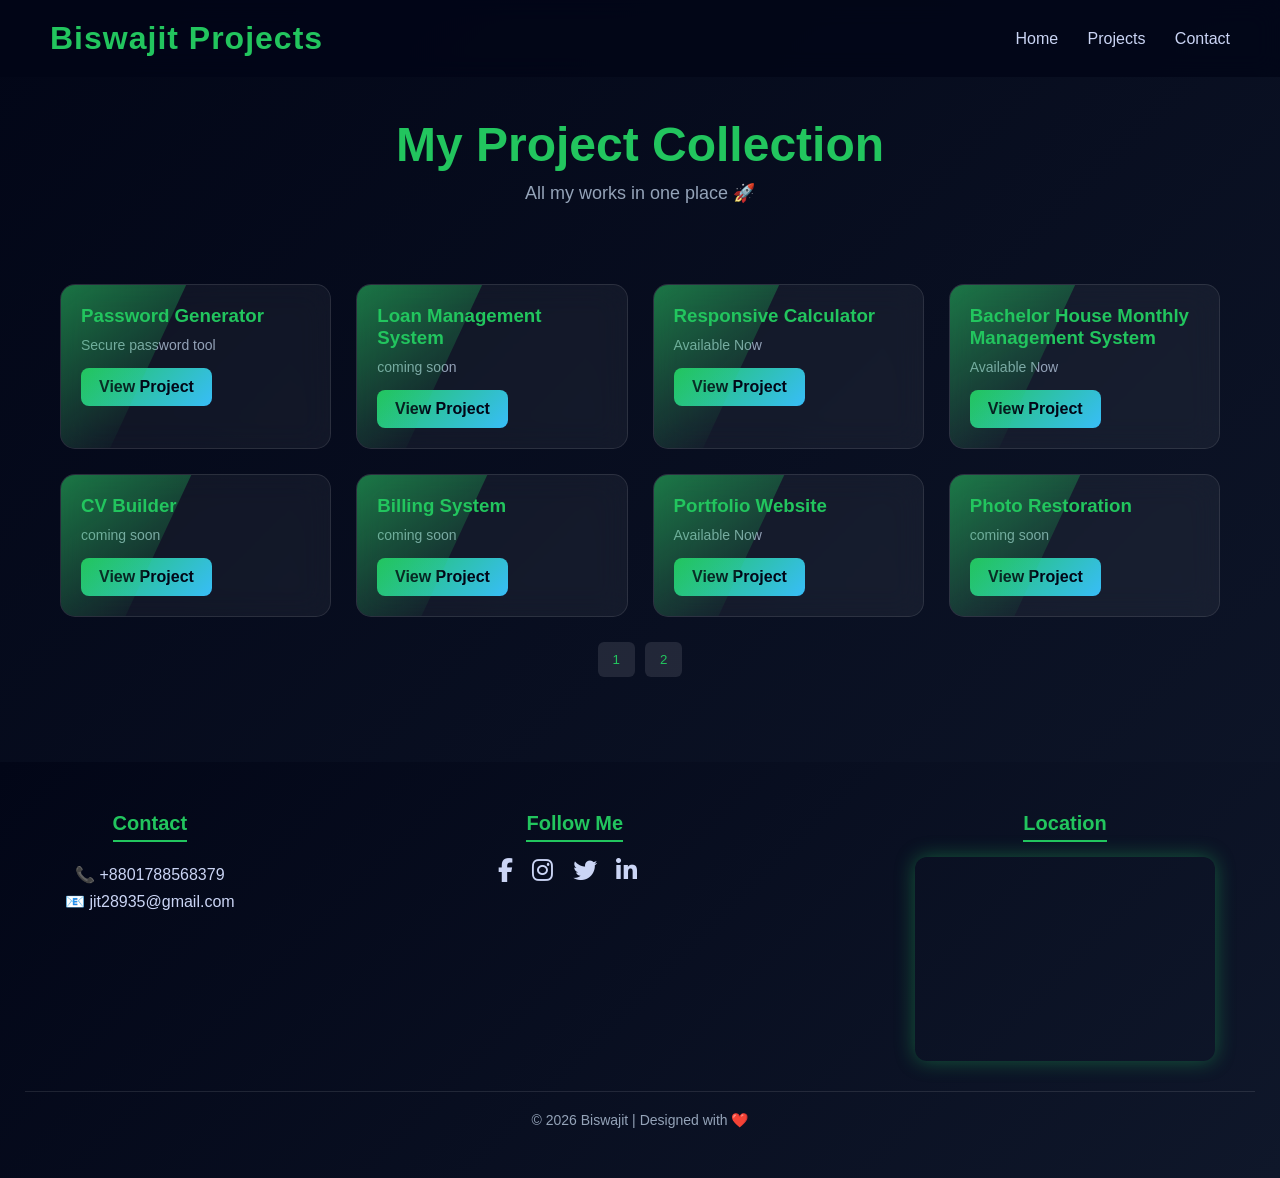
==== index.html @ 47c85fd4 "All File Uploade" ====
<!DOCTYPE html>
<html lang="en">
<head>
<meta charset="UTF-8">
<meta name="viewport" content="width=device-width, initial-scale=1.0">
<title>My Projects</title>
<link rel="stylesheet" href="https://cdnjs.cloudflare.com/ajax/libs/font-awesome/6.5.0/css/all.min.css">
<link rel="stylesheet" href="style.css">
</head>

<body>
  <!-- Preloader -->
  <div id="preloader">
    <div class="loader"></div>
    <p>Loading...</p>
  </div>
<!-- Navbar -->
<div class="navbar">
    <h1>Biswajit Projects</h1>
    <div>
        <a href="index.html">Home</a>
        <a href="#">Projects</a>
        <a href="#contact">Contact</a>
    </div>
</div>

<!-- Hero -->
<div class="hero">
    <h2>My Project Collection</h2>
    <p>All my works in one place 🚀</p>
</div>

<!-- Projects -->
<div class="projects">
    <div id="project-grid" class="project-grid"></div>
    <div class="pagination">
        <button onclick="changePage(1)">1</button>
        <button onclick="changePage(2)">2</button>
        <button onclick="changePage(3)">3</button>
    </div>
</div>
<!-- Footer -->
<footer class="footer" id="contact">
  <div class="footer-container">

    <!-- Contact Info -->
    <div class="footer-col">
      <h4>Contact</h4>
      <ul>
        <li><a href="tel:+8801788568379">📞 +8801788568379</a></li>
        <li><a href="mailto:jit28935@gmail.com">📧 jit28935@gmail.com</a></li>
      </ul>
    </div>

    <!-- Social Links -->
    <div class="footer-col">
      <h4>Follow Me</h4>
      <div class="social-links">
        <a href="https://web.facebook.com/biswajit68379" target="_blank"><i class="fab fa-facebook-f"></i></a>
        <a href="https://www.instagram.com/biswajit_8379/" target="_blank"><i class="fab fa-instagram"></i></a>
        <a href="https://twitter.com/biswajit_8379" target="_blank"><i class="fab fa-twitter"></i></a>
        <a href="https://www.linkedin.com/in/biswajit-8379" target="_blank"><i class="fab fa-linkedin-in"></i></a>
      </div>
    </div>

    <!-- Map -->
    <div class="footer-col">
      <h4>Location</h4>
      <div class="map-container">
        <iframe 
          src="https://www.google.com/maps/embed?pb=!1m17!1m12!1m3!1d724.6983458047108!2d90.09018251097488!3d22.383224166553877!2m3!1f0!2f0!3f0!3m2!1i1024!2i768!4f13.1!3m2!1m1!2s!5e1!3m2!1sen!2sbd!4v1760201868854!5m2!1sen!2sbd" 
          width="100%" height="200" style="border:0; border-radius: 10px;" allowfullscreen="" loading="lazy">
        </iframe>
      </div>
    </div>

  </div>

  <!-- Footer Bottom -->
  <div class="footer-bottom">
    <p>© 2026 Biswajit | Designed with ❤️</p>
  </div>
</footer>



<script src="script.js"></script>

</body>
</html>
---- style.css ----
* {
    margin: 0;
    padding: 0;
    box-sizing: border-box;
}

body {
    font-family: 'Segoe UI', sans-serif;
    background: linear-gradient(135deg, #020617, #0f172a);
    color: #e2e8f0;
}
/* Preloader */
#preloader {
  position: fixed;
  top: 0; left: 0;
  width: 100%; height: 100%;
  background: #020617;
  display: flex;
  flex-direction: column;
  justify-content: center;
  align-items: center;
  z-index: 9999;
  color: #22c55e;
  font-size: 20px;
}

.loader {
  border: 6px solid #1e293b;
  border-top: 6px solid #22c55e;
  border-radius: 50%;
  width: 60px; height: 60px;
  animation: spin 1s linear infinite;
  margin-bottom: 15px;
}


/* Navbar */
.navbar {
    display: flex;
    justify-content: space-between;
    align-items: center;
    padding: 20px 50px;
    background: rgba(2,6,23,0.8);
    backdrop-filter: blur(12px);
    position: sticky;
    top: 0;
    z-index: 1000;
}

.navbar h1 {
    color: #22c55e;
    font-weight: bold;
    letter-spacing: 1px;
}

.navbar a {
    color: #cbd5f5;
    text-decoration: none;
    margin-left: 25px;
    transition: 0.3s;
}

.navbar a:hover {
    color: #22c55e;
    text-shadow: 0 0 10px #22c55e;
}

/* Hero */
.hero {
    text-align: center;
    padding: 40px 20px;
}

.gradient-text {
    font-size: 100px;
    background: linear-gradient(135deg, #020617, #0f172a);
    font-weight: bold;
}
.hero h2 {
    font-size: 48px;
     color: #22c55e;
    font-weight: bold;
}
.hero p {
    color: #94a3b8;
    margin-top: 10px;
    font-size: 18px;
}

/* Projects */
.projects {
    padding: 40px 60px;
}

.project-grid {
    display: grid;
    grid-template-columns: repeat(auto-fit, minmax(260px, 1fr));
    gap: 25px;
}

/* Card */
.card {
    background: rgba(255,255,255,0.05);
    border-radius: 15px;
    padding: 20px;
    backdrop-filter: blur(15px);
    border: 1px solid rgba(255,255,255,0.1);
    transition: all 0.4s ease;
    position: relative;
    overflow: hidden;
}
.card::before {
    content: "";
    position: absolute;
    width: 200%;
    height: 200%;
    background: linear-gradient(120deg, transparent, #22c55e, transparent);
    transform: rotate(25deg);
    top: -150%;
    left: -150%;
    transition: 0.5s;
}
.card:hover::before {
    top: 100%;
    left: 100%;
}
.card:hover {
    transform: translateY(-8px) scale(1.03);
    box-shadow: 0 10px 30px rgba(34,197,94,0.3);
}

.card h3 {
    margin-bottom: 10px;
    color: #22c55e;
}

.card p {
    color: #94a3b8;
    font-size: 14px;
}
.hidden {
    display: none;
}

/* Button */
.btn {
    display: inline-block;
    margin-top: 15px;
    padding: 10px 18px;
    background: linear-gradient(135deg, #22c55e, #38bdf8);
    color: #020617;
    border-radius: 8px;
    text-decoration: none;
    font-weight: bold;
    transition: 0.3s;
}

.btn:hover {
    transform: scale(1.05);
    box-shadow: 0 0 15px #22c55e;
}

/* Footer */
.footer {
    text-align: center;
    padding: 25px;
    margin-top: 40px;
    background: rgba(2,6,23,0.8);
    backdrop-filter: blur(10px);
    color: #94a3b8;
}
.pagination {
    text-align: center;
    margin-top: 20px;
}

.pagination button {
    background: rgba(255,255,255,0.1);
    border: none;
    color: #22c55e;
    padding: 10px 15px;
    margin: 5px;
    border-radius: 6px;
    cursor: pointer;
    transition: 0.3s;
}

.pagination button:hover {
    background: #22c55e;
    color: #020617;
    box-shadow: 0 0 10px #22c55e;
}

.footer {
  background: linear-gradient(135deg, #020617, #0f172a);
  backdrop-filter: blur(15px);
  color: #e2e8f0;
  padding: 50px 25px;
  margin-top: 40px;
  
}

.footer-container {
  display: flex;
  flex-wrap: wrap;
  justify-content: space-between;
  gap: 20px;
  margin: 0 40px;
}

.footer-col h4 {
  margin-bottom: 15px;
  color: #22c55e;
  font-size: 20px;
  font-weight: bold;
  border-bottom: 2px solid #22c55e;
  display: inline-block;
  padding-bottom: 5px;
}

.footer-col ul {
  list-style: none;
}

.footer-col ul li {
  margin: 8px 0;
}

.footer-col ul li a {
  color: #cbd5f5;
  text-decoration: none;
  transition: 0.3s;
}

.footer-col ul li a:hover {
  color: #22c55e;
  text-shadow: 0 0 10px #22c55e;
}

/* Social Links */
.social-links a {
  display: inline-block;
  margin-right: 15px;
  font-size: 24px;
  color: #cbd5f5;
  transition: 0.4s ease;
}

.social-links a:hover {
  color: #22c55e;
  transform: scale(1.3) rotate(8deg);
  text-shadow: 0 0 12px #22c55e;
}

/* Map */
.map-container {
  border-radius: 12px;
  overflow: hidden;
  box-shadow: 0 0 20px rgba(34,197,94,0.4);
}

/* Footer Bottom */
.footer-bottom {
  text-align: center;
  margin-top: 30px;
  padding-top: 20px;
  border-top: 1px solid rgba(255,255,255,0.1);
  color: #94a3b8;
  font-size: 14px;
}
@keyframes spin {
  100% { transform: rotate(360deg); }
}

/* Hide main content initially */
.main-content {
  display: none;
}

/* Responsive */
@media (max-width: 480px) {
    .navbar{
        padding: 20px 15px;
    }
  .navbar h1 {
    font-size: 36px;
    
  }
  .navbar a {
    font-size: 20px;
    margin-left: 9px;
  }
  .hero {
    padding: 20px 10px;
  }
  .hero h2 {
    font-size: 28px;
  }
  .hero p {
    font-size: 16px;
  }

  .pagination button {
    padding: 6px 10px;
    font-size: 14px;
  }
  .footer-container {
    flex-direction: column;
    align-items: center;
    text-align: center;
    
  }
  #contact.footer{
    padding: 10px 10px;
  }
}
/* Responsive */
@media(max-width:768px){
    .navbar {
        flex-direction: column;
        align-items: center;
    }
    .gradient-text {
        font-size: 32px;
    }
}
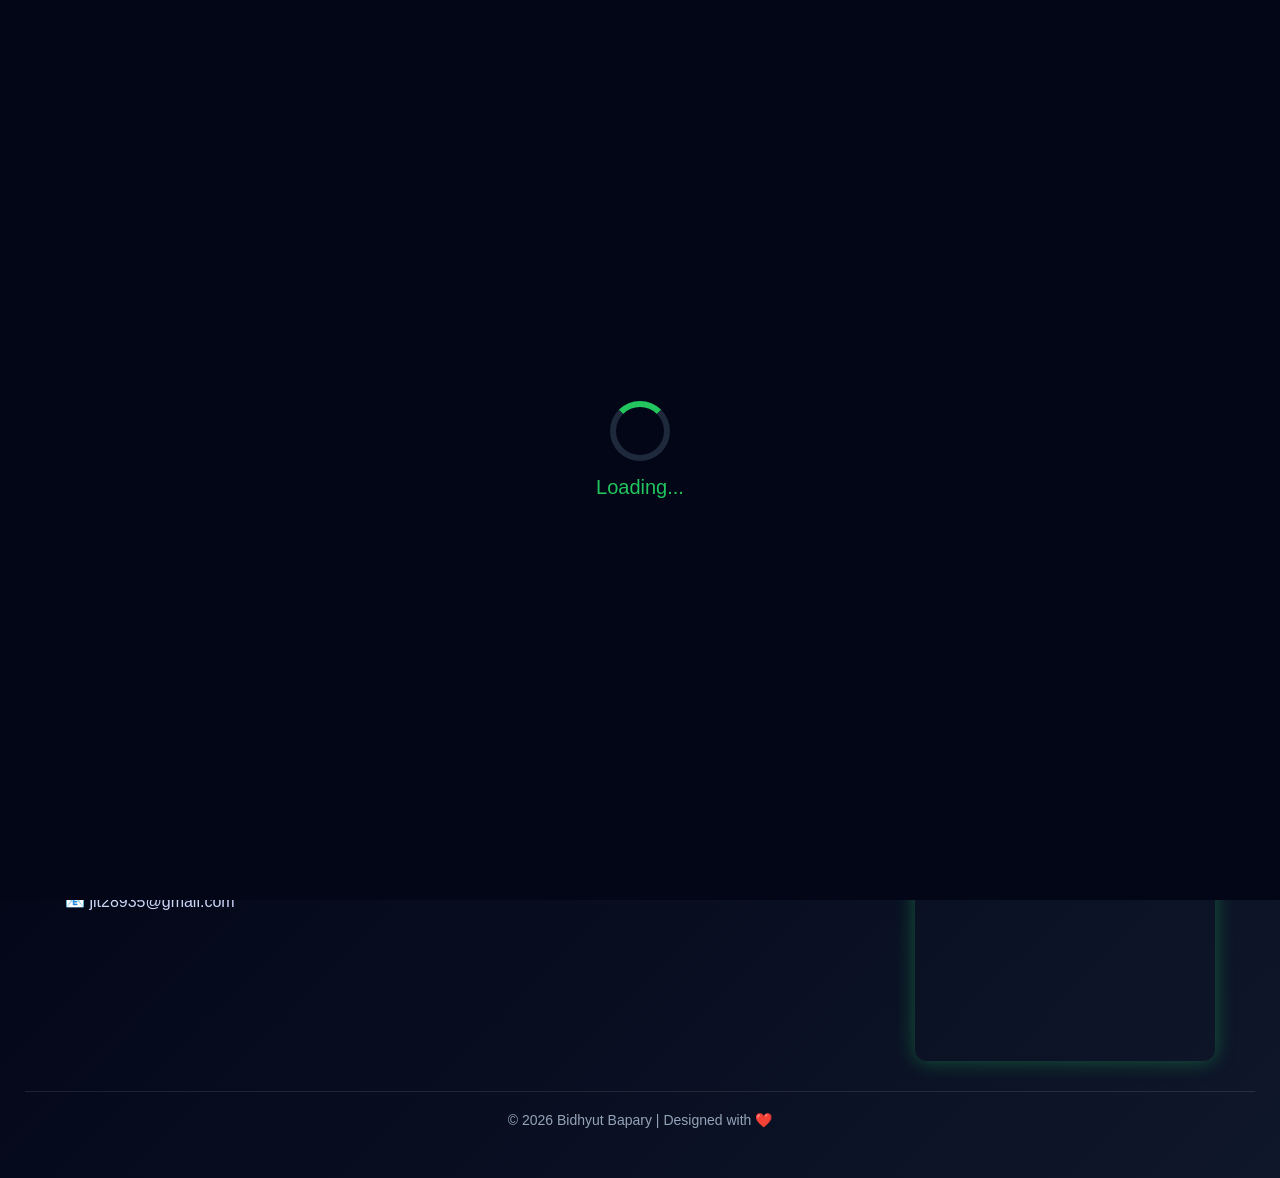
==== commit b4e5094c: "Update README.md with project details" ====
--- a/index.html
+++ b/index.html
@@ -16,7 +16,7 @@
   </div>
 <!-- Navbar -->
 <div class="navbar">
-    <h1>Biswajit Projects</h1>
+    <h1>Portfolio Projects</h1>
     <div>
         <a href="index.html">Home</a>
         <a href="#">Projects</a>
@@ -26,7 +26,7 @@
 
 <!-- Hero -->
 <div class="hero">
-    <h2>My Project Collection</h2>
+    <h2>Project Collection</h2>
     <p>All my works in one place 🚀</p>
 </div>
 
@@ -78,7 +78,7 @@
 
   <!-- Footer Bottom -->
   <div class="footer-bottom">
-    <p>© 2026 Biswajit | Designed with ❤️</p>
+    <p>© 2026 Bidhyut Bapary | Designed with ❤️</p>
   </div>
 </footer>
 
--- a/style.css
+++ b/style.css
@@ -34,7 +34,6 @@
   margin-bottom: 15px;
 }
 
-
 /* Navbar */
 .navbar {
     display: flex;
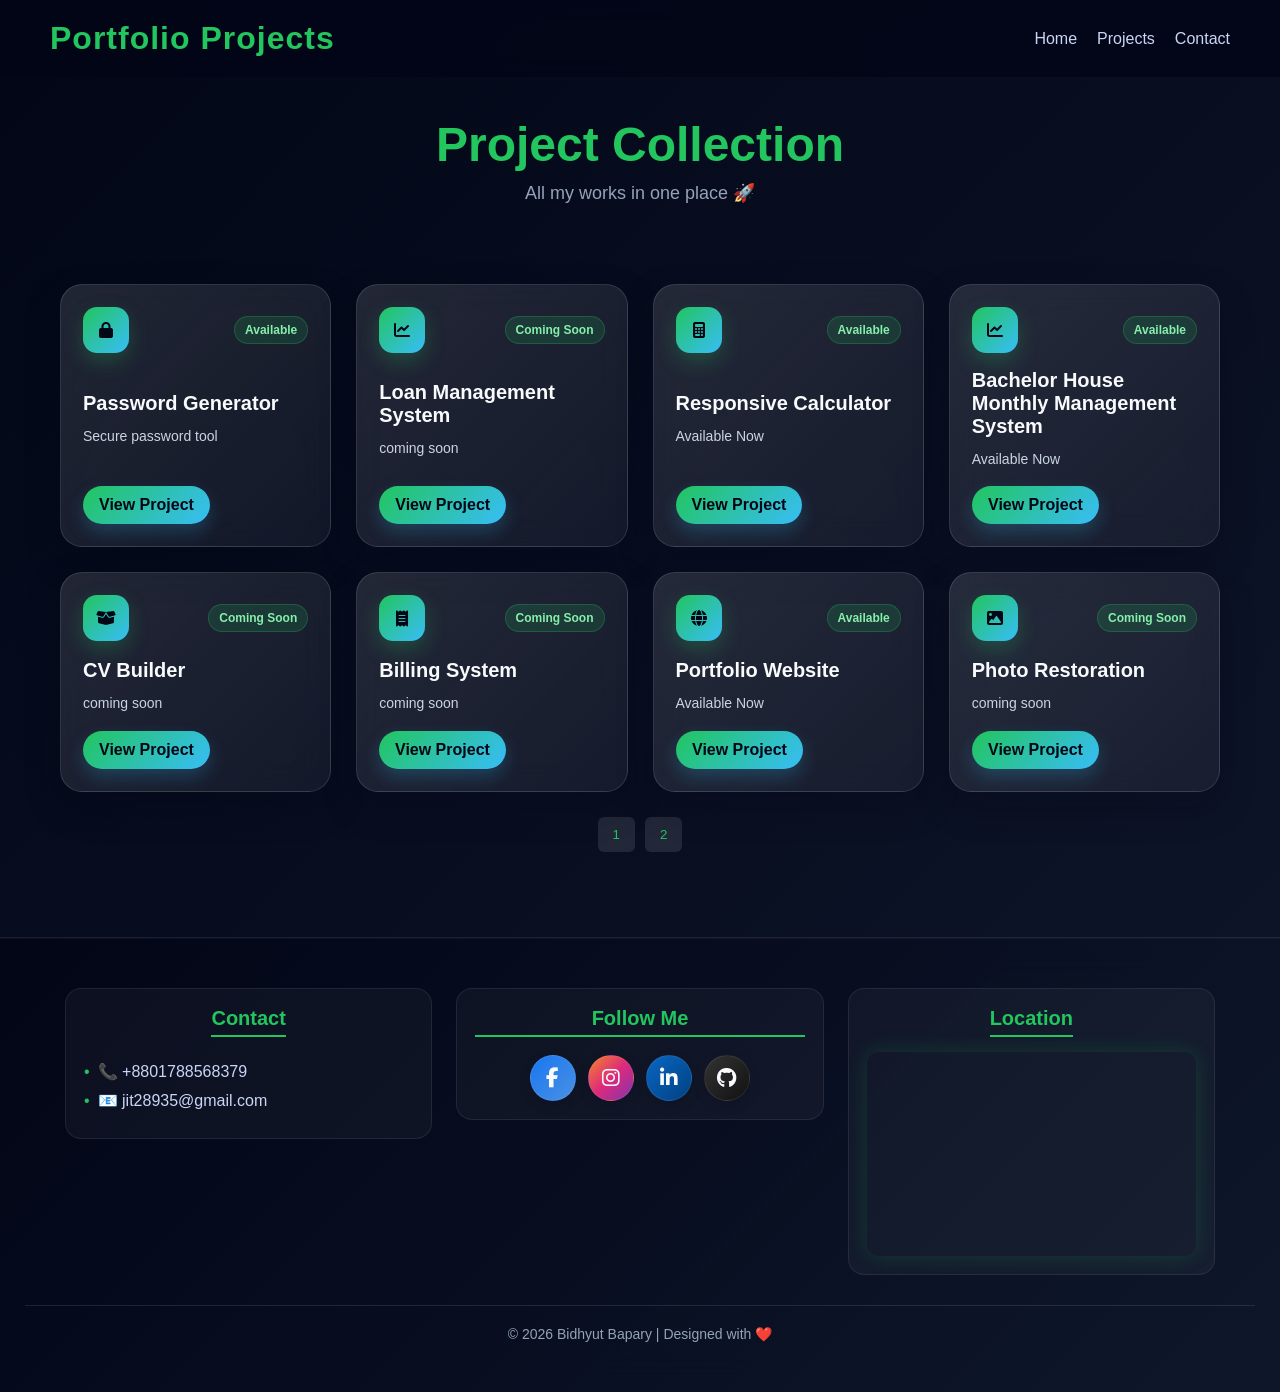
==== commit 70f77c92: "Update README, index.html, script.js, style.css and add coming_soon folder" ====
--- a/index.html
+++ b/index.html
@@ -3,6 +3,7 @@
 <head>
 <meta charset="UTF-8">
 <meta name="viewport" content="width=device-width, initial-scale=1.0">
+<meta http-equiv="refresh" content="100">
 <title>My Projects</title>
 <link rel="stylesheet" href="https://cdnjs.cloudflare.com/ajax/libs/font-awesome/6.5.0/css/all.min.css">
 <link rel="stylesheet" href="style.css">
@@ -17,7 +18,12 @@
 <!-- Navbar -->
 <div class="navbar">
     <h1>Portfolio Projects</h1>
-    <div>
+    <button class="menu-toggle" aria-label="Toggle navigation">
+        <span></span>
+        <span></span>
+        <span></span>
+    </button>
+    <div class="nav-links">
         <a href="index.html">Home</a>
         <a href="#">Projects</a>
         <a href="#contact">Contact</a>
@@ -53,13 +59,13 @@
     </div>
 
     <!-- Social Links -->
-    <div class="footer-col">
+    <div class="footer-col social-col">
       <h4>Follow Me</h4>
       <div class="social-links">
-        <a href="https://web.facebook.com/biswajit68379" target="_blank"><i class="fab fa-facebook-f"></i></a>
-        <a href="https://www.instagram.com/biswajit_8379/" target="_blank"><i class="fab fa-instagram"></i></a>
-        <a href="https://twitter.com/biswajit_8379" target="_blank"><i class="fab fa-twitter"></i></a>
-        <a href="https://www.linkedin.com/in/biswajit-8379" target="_blank"><i class="fab fa-linkedin-in"></i></a>
+        <a href="https://web.facebook.com/biswajit68379" target="_blank" rel="noopener noreferrer" title="Facebook"><i class="fab fa-facebook-f"></i></a>
+        <a href="https://www.instagram.com/biswajit_8379/" target="_blank" rel="noopener noreferrer" title="Instagram"><i class="fab fa-instagram"></i></a>
+        <a href="https://www.linkedin.com/in/biswajit-8379" target="_blank" rel="noopener noreferrer" title="LinkedIn"><i class="fab fa-linkedin-in"></i></a>
+        <a href="https://github.com/bidhyut-bapary" target="_blank" rel="noopener noreferrer" title="GitHub"><i class="fab fa-github"></i></a>
       </div>
     </div>
 
--- a/style.css
+++ b/style.css
@@ -53,16 +53,53 @@
     letter-spacing: 1px;
 }
 
+.nav-links {
+    display: flex;
+    align-items: center;
+    gap: 20px;
+}
+
 .navbar a {
     color: #cbd5f5;
     text-decoration: none;
-    margin-left: 25px;
     transition: 0.3s;
 }
 
 .navbar a:hover {
     color: #22c55e;
     text-shadow: 0 0 10px #22c55e;
+}
+
+.menu-toggle {
+    display: none;
+    flex-direction: column;
+    justify-content: center;
+    gap: 4px;
+    background: transparent;
+    border: none;
+    cursor: pointer;
+    padding: 6px;
+    transition: 0.3s ease;
+}
+
+.menu-toggle span {
+    width: 24px;
+    height: 2px;
+    background: #22c55e;
+    border-radius: 2px;
+    transition: all 0.3s ease;
+}
+
+.menu-toggle.active span:nth-child(1) {
+    transform: rotate(45deg) translate(5px, 5px);
+}
+
+.menu-toggle.active span:nth-child(2) {
+    opacity: 0;
+}
+
+.menu-toggle.active span:nth-child(3) {
+    transform: rotate(-45deg) translate(5px, -5px);
 }
 
 /* Hero */
@@ -100,43 +137,79 @@
 
 /* Card */
 .card {
-    background: rgba(255,255,255,0.05);
-    border-radius: 15px;
-    padding: 20px;
-    backdrop-filter: blur(15px);
-    border: 1px solid rgba(255,255,255,0.1);
-    transition: all 0.4s ease;
+    background: linear-gradient(135deg, rgba(255,255,255,0.12), rgba(255,255,255,0.05));
+    border-radius: 22px;
+    padding: 22px;
+    backdrop-filter: blur(16px);
+    border: 1px solid rgba(255,255,255,0.12);
+    box-shadow: 0 15px 35px rgba(2,6,23,0.28);
+    transition: all 0.35s ease;
     position: relative;
     overflow: hidden;
+    display: flex;
+    flex-direction: column;
+    justify-content: space-between;
+    min-height: 220px;
 }
 .card::before {
     content: "";
     position: absolute;
-    width: 200%;
-    height: 200%;
-    background: linear-gradient(120deg, transparent, #22c55e, transparent);
+    width: 180%;
+    height: 180%;
+    background: linear-gradient(120deg, transparent, rgba(34,197,94,0.25), transparent);
     transform: rotate(25deg);
-    top: -150%;
-    left: -150%;
-    transition: 0.5s;
+    top: -160%;
+    left: -160%;
+    transition: 0.6s ease;
 }
 .card:hover::before {
-    top: 100%;
-    left: 100%;
+    top: 120%;
+    left: 120%;
 }
 .card:hover {
-    transform: translateY(-8px) scale(1.03);
-    box-shadow: 0 10px 30px rgba(34,197,94,0.3);
+    transform: translateY(-7px);
+    box-shadow: 0 18px 40px rgba(34,197,94,0.24);
+    border-color: rgba(34,197,94,0.35);
+}
+
+.card-top {
+    display: flex;
+    justify-content: space-between;
+    align-items: center;
+    margin-bottom: 16px;
+}
+
+.card-icon {
+    width: 46px;
+    height: 46px;
+    border-radius: 14px;
+    display: grid;
+    place-items: center;
+    background: linear-gradient(135deg, #22c55e, #38bdf8);
+    color: #020617;
+    box-shadow: 0 8px 20px rgba(34,197,94,0.25);
+}
+
+.card-badge {
+    padding: 6px 10px;
+    border-radius: 999px;
+    font-size: 12px;
+    font-weight: 600;
+    background: rgba(34,197,94,0.15);
+    color: #86efac;
+    border: 1px solid rgba(34,197,94,0.25);
 }
 
 .card h3 {
     margin-bottom: 10px;
-    color: #22c55e;
+    color: #f8fafc;
+    font-size: 20px;
 }
 
 .card p {
-    color: #94a3b8;
+    color: #cbd5e1;
     font-size: 14px;
+    line-height: 1.6;
 }
 .hidden {
     display: none;
@@ -145,19 +218,21 @@
 /* Button */
 .btn {
     display: inline-block;
-    margin-top: 15px;
-    padding: 10px 18px;
+    margin-top: 16px;
+    padding: 10px 16px;
     background: linear-gradient(135deg, #22c55e, #38bdf8);
     color: #020617;
-    border-radius: 8px;
+    border-radius: 999px;
     text-decoration: none;
     font-weight: bold;
     transition: 0.3s;
+    align-self: flex-start;
+    box-shadow: 0 8px 18px rgba(56,189,248,0.22);
 }
 
 .btn:hover {
-    transform: scale(1.05);
-    box-shadow: 0 0 15px #22c55e;
+    transform: translateY(-2px) scale(1.03);
+    box-shadow: 0 10px 22px rgba(34,197,94,0.25);
 }
 
 /* Footer */
@@ -192,20 +267,53 @@
 }
 
 .footer {
-  background: linear-gradient(135deg, #020617, #0f172a);
-  backdrop-filter: blur(15px);
+  background: linear-gradient(135deg, rgba(2,6,23,0.95), rgba(15,23,42,0.95));
+  backdrop-filter: blur(18px);
   color: #e2e8f0;
   padding: 50px 25px;
   margin-top: 40px;
-  
+  border-top: 1px solid rgba(255,255,255,0.08);
+  box-shadow: inset 0 1px 0 rgba(255,255,255,0.04);
 }
 
 .footer-container {
   display: flex;
   flex-wrap: wrap;
   justify-content: space-between;
-  gap: 20px;
+  gap: 24px;
   margin: 0 40px;
+  align-items: flex-start;
+}
+
+.footer-col {
+  flex: 1;
+  min-width: 220px;
+  padding: 18px;
+  border-radius: 16px;
+  background: rgba(255,255,255,0.04);
+  border: 1px solid rgba(255,255,255,0.08);
+  transition: all 0.3s ease;
+  position: relative;
+  overflow: hidden;
+}
+
+.footer-col::before {
+  content: "";
+  position: absolute;
+  inset: 0;
+  background: linear-gradient(135deg, rgba(34,197,94,0.08), transparent);
+  opacity: 0;
+  transition: opacity 0.3s ease;
+}
+
+.footer-col:hover {
+  transform: translateY(-4px);
+  border-color: rgba(34,197,94,0.25);
+  box-shadow: 0 12px 28px rgba(34,197,94,0.12);
+}
+
+.footer-col:hover::before {
+  opacity: 1;
 }
 
 .footer-col h4 {
@@ -216,6 +324,8 @@
   border-bottom: 2px solid #22c55e;
   display: inline-block;
   padding-bottom: 5px;
+  position: relative;
+  z-index: 1;
 }
 
 .footer-col ul {
@@ -223,40 +333,104 @@
 }
 
 .footer-col ul li {
-  margin: 8px 0;
+  margin: 10px 0;
+  display: flex;
+  align-items: center;
+  gap: 8px;
+}
+
+.footer-col ul li::before {
+  content: "•";
+  color: #22c55e;
+  font-size: 16px;
 }
 
 .footer-col ul li a {
   color: #cbd5f5;
   text-decoration: none;
-  transition: 0.3s;
+  transition: all 0.3s ease;
+  display: inline-flex;
+  align-items: center;
+  gap: 8px;
 }
 
 .footer-col ul li a:hover {
   color: #22c55e;
+  transform: translateX(4px);
   text-shadow: 0 0 10px #22c55e;
 }
 
 /* Social Links */
+.social-links {
+  display: flex;
+  flex-wrap: wrap;
+  justify-content: center;
+  gap: 12px;
+}
+
 .social-links a {
-  display: inline-block;
-  margin-right: 15px;
-  font-size: 24px;
-  color: #cbd5f5;
-  transition: 0.4s ease;
+  display: inline-flex;
+  align-items: center;
+  justify-content: center;
+  width: 46px;
+  height: 46px;
+  border-radius: 50%;
+  font-size: 20px;
+  color: #f8fafc;
+  background: rgba(255,255,255,0.05);
+  border: 1px solid rgba(255,255,255,0.08);
+  transition: all 0.3s ease;
+  text-decoration: none;
+  box-shadow: 0 4px 12px rgba(2,6,23,0.18);
+  position: relative;
+  z-index: 2;
+  pointer-events: auto;
 }
 
 .social-links a:hover {
-  color: #22c55e;
-  transform: scale(1.3) rotate(8deg);
-  text-shadow: 0 0 12px #22c55e;
+  transform: translateY(-3px) scale(1.08);
+  box-shadow: 0 8px 20px rgba(34,197,94,0.25);
+}
+
+.social-col {
+  text-align: center;
+}
+
+.social-col h4 {
+  display: block;
+  text-align: center;
+  margin-bottom: 18px;
+}
+
+.social-links a[href*="facebook"] {
+  background: linear-gradient(135deg, #1877f2, #4a90e2);
+}
+
+.social-links a[href*="instagram"] {
+  background: linear-gradient(135deg, #f58529, #dd2a7b, #8134af);
+}
+
+.social-links a[href*="twitter"] {
+  background: linear-gradient(135deg, #1da1f2, #0d8bd9);
+}
+
+.social-links a[href*="linkedin"] {
+  background: linear-gradient(135deg, #0a66c2, #004182);
+}
+
+.social-links a[href*="github"] {
+  background: linear-gradient(135deg, #333, #111);
+}
+
+.social-links a[href*="youtube"] {
+  background: linear-gradient(135deg, #ff0000, #c50000);
 }
 
 /* Map */
 .map-container {
   border-radius: 12px;
   overflow: hidden;
-  box-shadow: 0 0 20px rgba(34,197,94,0.4);
+  box-shadow: 0 0 20px rgba(34,197,94,0.2);
 }
 
 /* Footer Bottom */
@@ -272,54 +446,119 @@
   100% { transform: rotate(360deg); }
 }
 
+@keyframes slideDown {
+  from {
+    opacity: 0;
+    transform: translateY(-10px);
+  }
+  to {
+    opacity: 1;
+    transform: translateY(0);
+  }
+}
+
 /* Hide main content initially */
 .main-content {
   display: none;
 }
 
 /* Responsive */
+@media (max-width: 768px) {
+    .navbar {
+        padding: 16px 20px;
+        flex-wrap: wrap;
+        position: sticky;
+        top: 0;
+        z-index: 1100;
+    }
+
+    .menu-toggle {
+        display: flex;
+    }
+
+    .nav-links {
+        display: none;
+        width: 100%;
+        flex-direction: column;
+        align-items: flex-start;
+        padding: 14px 0 4px;
+        gap: 10px;
+        background: rgba(2, 6, 23, 0.96);
+        border-radius: 12px;
+        margin-top: 10px;
+        overflow: hidden;
+        animation: slideDown 0.3s ease forwards;
+    }
+
+    .nav-links.active {
+        display: flex;
+    }
+
+    .nav-links a {
+        font-size: 16px;
+        padding: 4px 0;
+        width: 100%;
+    }
+}
+
 @media (max-width: 480px) {
-    .navbar{
-        padding: 20px 15px;
-    }
-  .navbar h1 {
-    font-size: 36px;
-    
-  }
-  .navbar a {
-    font-size: 20px;
-    margin-left: 9px;
-  }
-  .hero {
-    padding: 20px 10px;
-  }
-  .hero h2 {
-    font-size: 28px;
-  }
-  .hero p {
-    font-size: 16px;
-  }
-
-  .pagination button {
-    padding: 6px 10px;
-    font-size: 14px;
-  }
-  .footer-container {
-    flex-direction: column;
-    align-items: center;
-    text-align: center;
-    
-  }
-  #contact.footer{
-    padding: 10px 10px;
-  }
-}
-/* Responsive */
-@media(max-width:768px){
     .navbar {
+        padding: 16px 15px;
+    }
+
+    .navbar h1 {
+        font-size: 24px;
+    }
+
+    .hero {
+        padding: 20px 10px;
+    }
+
+    .hero h2 {
+        font-size: 28px;
+    }
+
+    .hero p {
+        font-size: 16px;
+    }
+
+    .pagination button {
+        padding: 6px 10px;
+        font-size: 14px;
+    }
+
+    .footer {
+        padding: 24px 12px;
+    }
+
+    .footer-container {
         flex-direction: column;
         align-items: center;
-    }
+        text-align: center;
+        margin: 0;
+    }
+
+    .footer-col {
+        width: 100%;
+        padding: 14px;
+    }
+
+    .footer-col ul li {
+        justify-content: center;
+    }
+
+    .social-links {
+        justify-content: center;
+    }
+
+    .social-col {
+        text-align: center;
+    }
+
+    #contact.footer {
+        padding: 10px 10px;
+    }
+}
     .gradient-text {
         font-size: 32px;
     }
